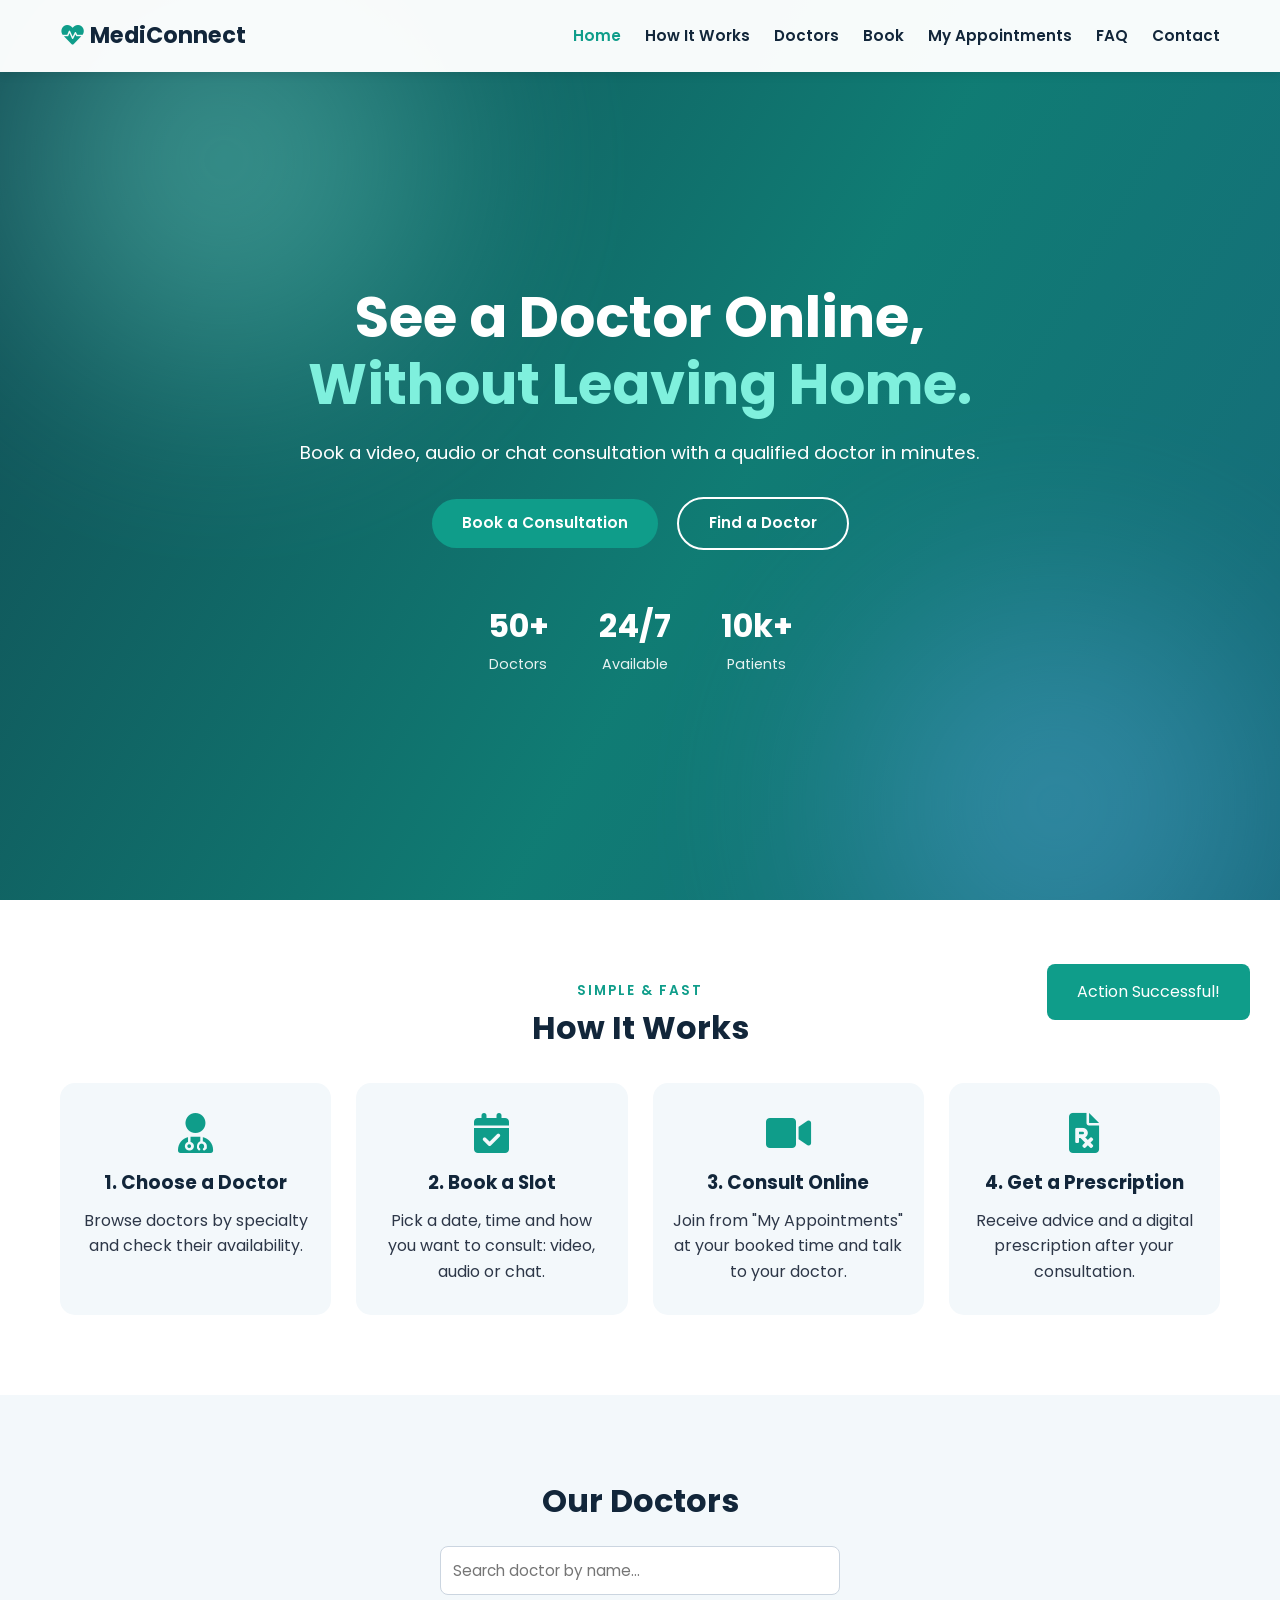
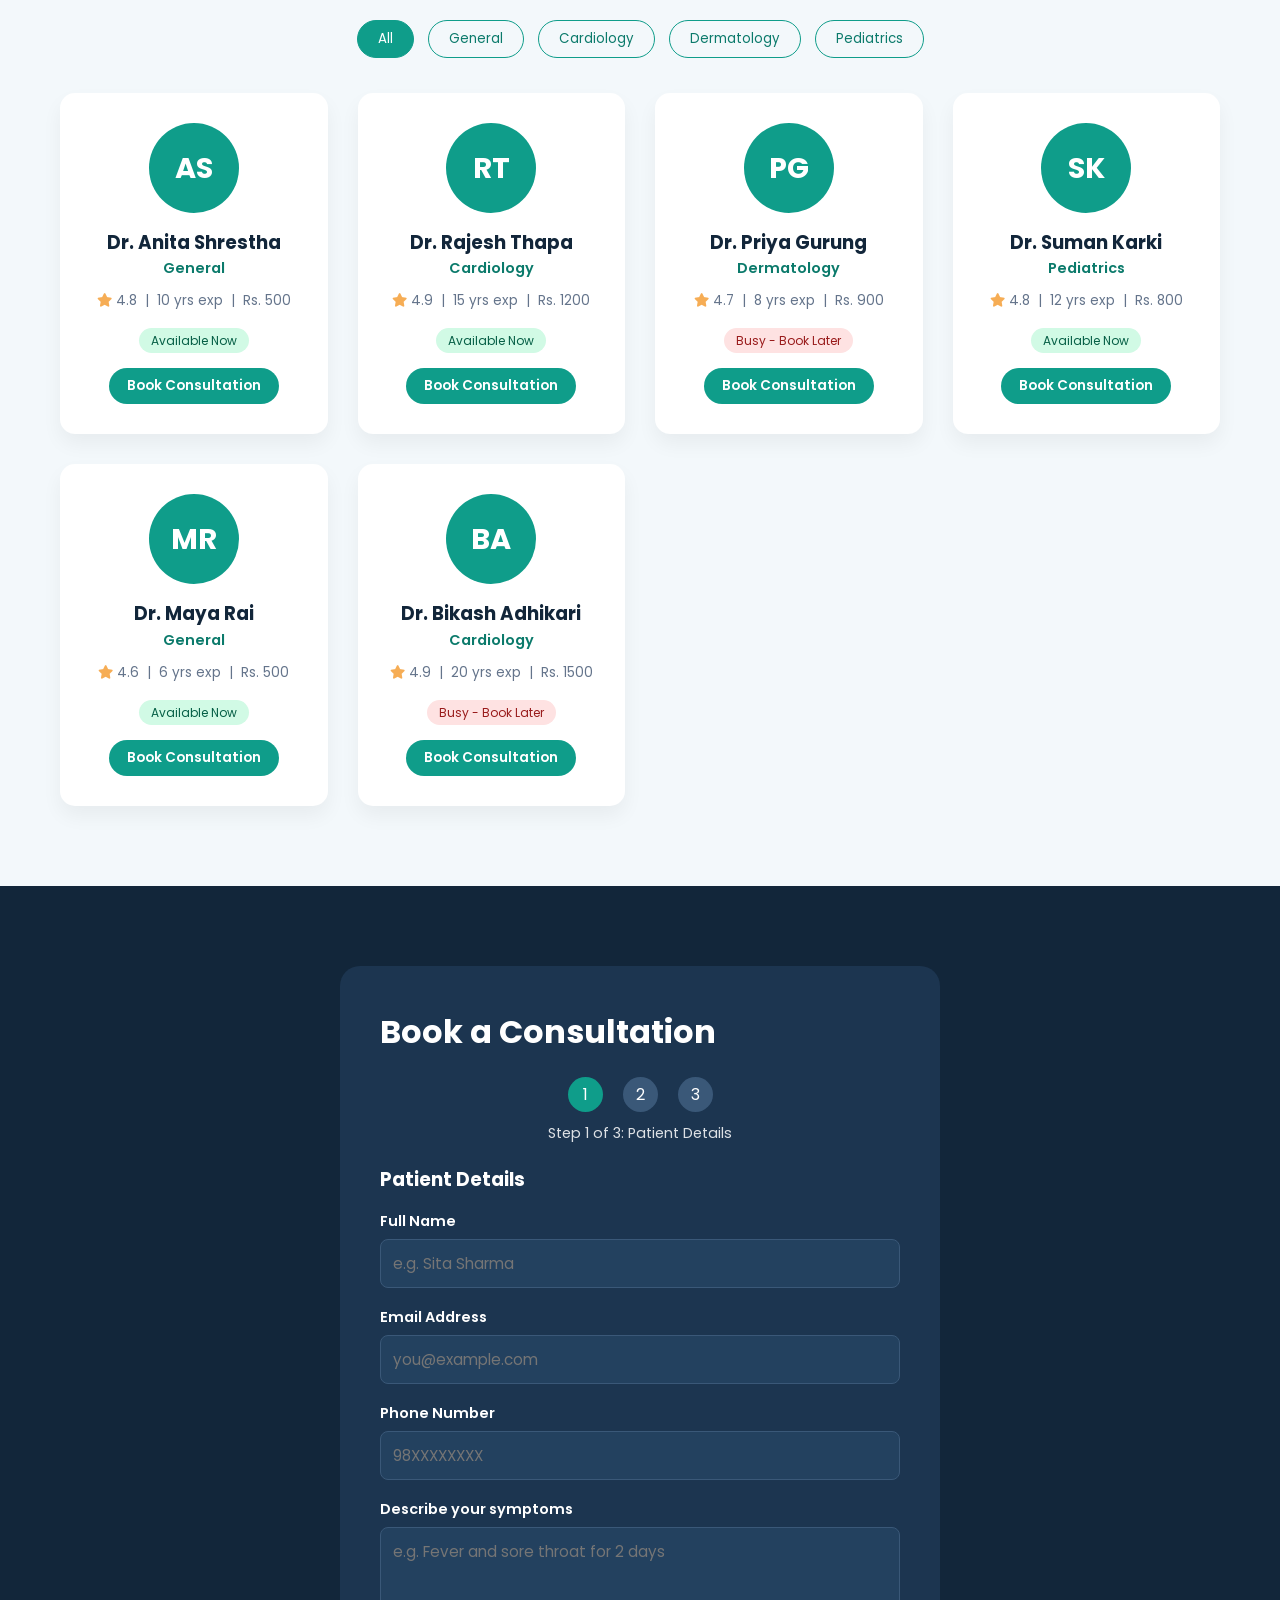
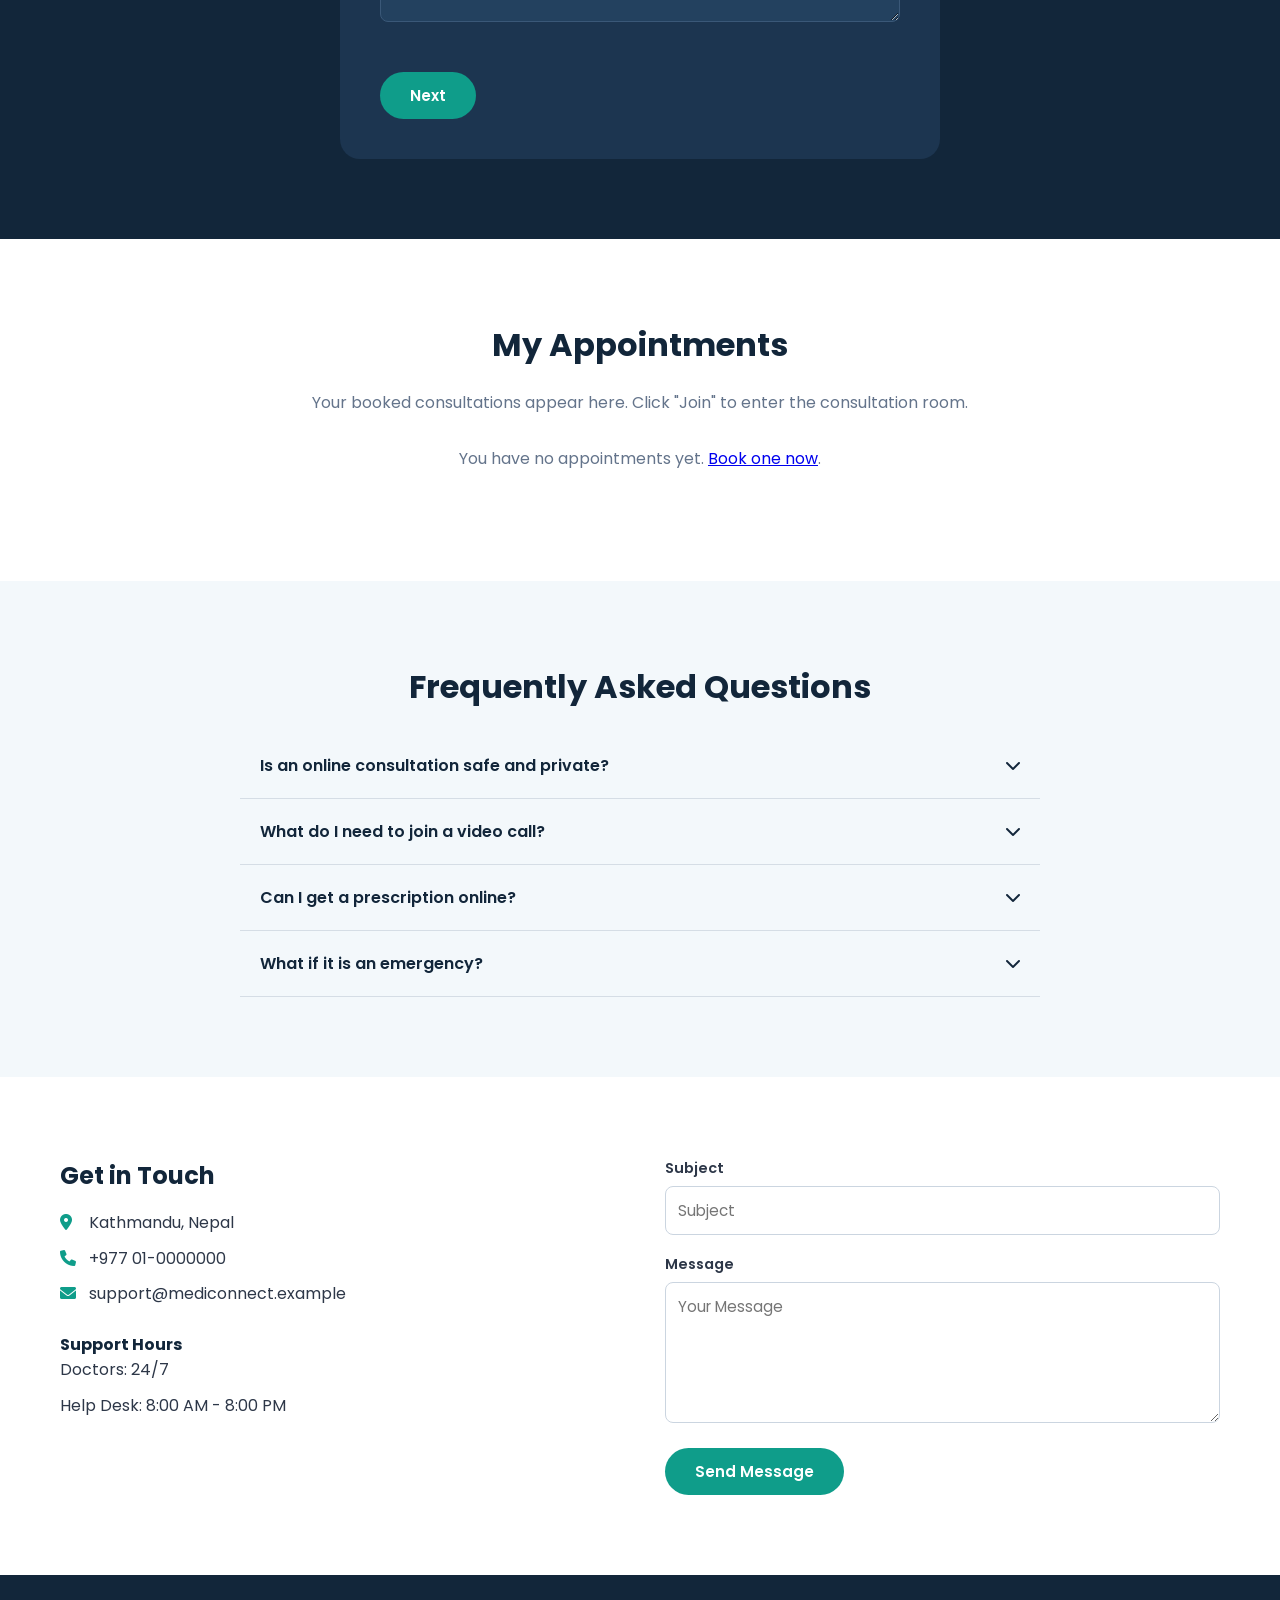
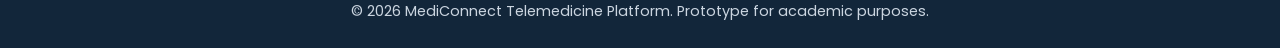
==== index.html @ bb23993c "Initial commit" ====
<!DOCTYPE html>
<html lang="en">
<head>
    <meta charset="UTF-8">
    <meta name="viewport" content="width=device-width, initial-scale=1.0">
    <meta name="description" content="MediConnect - consult qualified doctors online from home.">
    <title>MediConnect | Online Doctor Consultations</title>
    <link rel="stylesheet" href="style.css">
    <link rel="stylesheet" href="https://cdnjs.cloudflare.com/ajax/libs/font-awesome/6.0.0/css/all.min.css">
    <link href="https://fonts.googleapis.com/css2?family=Poppins:wght@300;400;600;700&display=swap" rel="stylesheet">
</head>
<body>

    <a href="#main" class="skip-link">Skip to main content</a>

    <nav class="navbar" aria-label="Main navigation">
        <div class="nav-container">
            <a href="#home" class="logo"><i class="fas fa-heart-pulse" aria-hidden="true"></i> MediConnect</a>
            <ul class="nav-links" id="nav-links">
                <li><a href="#home" class="active">Home</a></li>
                <li><a href="#how">How It Works</a></li>
                <li><a href="#doctors">Doctors</a></li>
                <li><a href="#book">Book</a></li>
                <li><a href="#appointments">My Appointments</a></li>
                <li><a href="#faq">FAQ</a></li>
                <li><a href="#contact">Contact</a></li>
            </ul>
            <button class="hamburger" id="hamburger" aria-label="Open menu" aria-expanded="false" aria-controls="nav-links">
                <i class="fas fa-bars" aria-hidden="true"></i>
            </button>
        </div>
    </nav>

    <header id="home" class="hero">
        <div class="hero-content">
            <h1>See a Doctor Online, <br><span>Without Leaving Home.</span></h1>
            <p>Book a video, audio or chat consultation with a qualified doctor in minutes.</p>
            <div class="hero-btns">
                <a href="#book" class="btn btn-primary">Book a Consultation</a>
                <a href="#doctors" class="btn btn-secondary">Find a Doctor</a>
            </div>
            <div class="hero-stats">
                <div><strong>50+</strong><span>Doctors</span></div>
                <div><strong>24/7</strong><span>Available</span></div>
                <div><strong>10k+</strong><span>Patients</span></div>
            </div>
        </div>
    </header>

    <main id="main">

        <section id="how" class="section">
            <div class="container">
                <span class="subtitle">Simple &amp; Fast</span>
                <h2 class="text-center">How It Works</h2>
                <div class="steps-grid">
                    <div class="step-card">
                        <i class="fas fa-user-doctor" aria-hidden="true"></i>
                        <h3>1. Choose a Doctor</h3>
                        <p>Browse doctors by specialty and check their availability.</p>
                    </div>
                    <div class="step-card">
                        <i class="fas fa-calendar-check" aria-hidden="true"></i>
                        <h3>2. Book a Slot</h3>
                        <p>Pick a date, time and how you want to consult: video, audio or chat.</p>
                    </div>
                    <div class="step-card">
                        <i class="fas fa-video" aria-hidden="true"></i>
                        <h3>3. Consult Online</h3>
                        <p>Join from "My Appointments" at your booked time and talk to your doctor.</p>
                    </div>
                    <div class="step-card">
                        <i class="fas fa-file-prescription" aria-hidden="true"></i>
                        <h3>4. Get a Prescription</h3>
                        <p>Receive advice and a digital prescription after your consultation.</p>
                    </div>
                </div>
            </div>
        </section>

        <section id="doctors" class="section bg-light">
            <div class="container">
                <div class="section-header">
                    <h2 class="text-center">Our Doctors</h2>
                    <label for="doctor-search" class="sr-only">Search doctors by name</label>
                    <input type="search" id="doctor-search" class="search-box" placeholder="Search doctor by name...">
                    <div class="filters" role="group" aria-label="Filter by specialty">
                        <button class="filter-btn active" data-filter="all" aria-pressed="true">All</button>
                        <button class="filter-btn" data-filter="General" aria-pressed="false">General</button>
                        <button class="filter-btn" data-filter="Cardiology" aria-pressed="false">Cardiology</button>
                        <button class="filter-btn" data-filter="Dermatology" aria-pressed="false">Dermatology</button>
                        <button class="filter-btn" data-filter="Pediatrics" aria-pressed="false">Pediatrics</button>
                    </div>
                </div>
                <div class="card-grid" id="doctor-container" aria-live="polite"></div>
            </div>
        </section>

        <section id="book" class="section bg-dark text-light">
            <div class="container">
                <div class="wizard-container">
                    <h2>Book a Consultation</h2>
                    <div class="steps-indicator" aria-hidden="true">
                        <span class="step active">1</span>
                        <span class="step">2</span>
                        <span class="step">3</span>
                    </div>
                    <p class="step-label" id="step-label" aria-live="polite">Step 1 of 3: Patient Details</p>
                    <form id="booking-form" novalidate>
                        <div class="form-step active" data-step="1">
                            <h3>Patient Details</h3>
                            <label for="name">Full Name</label>
                            <input type="text" id="name" placeholder="e.g. Sita Sharma" required>
                            <label for="email">Email Address</label>
                            <input type="email" id="email" placeholder="you@example.com" required>
                            <label for="phone">Phone Number</label>
                            <input type="tel" id="phone" placeholder="98XXXXXXXX" required>
                            <label for="symptoms">Describe your symptoms</label>
                            <textarea id="symptoms" rows="3" placeholder="e.g. Fever and sore throat for 2 days" required></textarea>
                            <p class="error-msg" id="error-1" role="alert"></p>
                            <button type="button" class="btn btn-primary next-step">Next</button>
                        </div>
                        <div class="form-step" data-step="2">
                            <h3>Consultation Details</h3>
                            <label for="doctor-select">Doctor</label>
                            <select id="doctor-select" required></select>
                            <label for="appt-date">Date</label>
                            <input type="date" id="appt-date" required>
                            <label for="appt-time">Time</label>
                            <select id="appt-time" required>
                                <option value="09:00 AM">09:00 AM</option>
                                <option value="11:00 AM">11:00 AM</option>
                                <option value="02:00 PM">02:00 PM</option>
                                <option value="04:00 PM">04:00 PM</option>
                                <option value="07:00 PM">07:00 PM</option>
                            </select>
                            <fieldset class="mode-group">
                                <legend>Consultation Type</legend>
                                <label class="mode-option"><input type="radio" name="mode" value="Video" checked> <i class="fas fa-video" aria-hidden="true"></i> Video</label>
                                <label class="mode-option"><input type="radio" name="mode" value="Audio"> <i class="fas fa-phone" aria-hidden="true"></i> Audio</label>
                                <label class="mode-option"><input type="radio" name="mode" value="Chat"> <i class="fas fa-comments" aria-hidden="true"></i> Chat</label>
                            </fieldset>
                            <p class="error-msg" id="error-2" role="alert"></p>
                            <div class="btn-group">
                                <button type="button" class="btn btn-secondary prev-step">Previous</button>
                                <button type="button" class="btn btn-primary next-step">Next</button>
                            </div>
                        </div>
                        <div class="form-step" data-step="3">
                            <h3>Confirm Appointment</h3>
                            <div id="summary" class="summary"></div>
                            <div class="btn-group">
                                <button type="button" class="btn btn-secondary prev-step">Previous</button>
                                <button type="submit" class="btn btn-primary">Confirm &amp; Book</button>
                            </div>
                        </div>
                    </form>
                </div>
            </div>
        </section>

        <section id="appointments" class="section">
            <div class="container">
                <h2 class="text-center">My Appointments</h2>
                <p class="text-center muted">Your booked consultations appear here. Click "Join" to enter the consultation room.</p>
                <div id="appointment-list" class="appointment-list"></div>
            </div>
        </section>

        <section id="faq" class="section bg-light">
            <div class="container">
                <h2 class="text-center">Frequently Asked Questions</h2>
                <div class="accordion">
                    <div class="accordion-item">
                        <button class="accordion-header" aria-expanded="false">Is an online consultation safe and private? <i class="fas fa-chevron-down" aria-hidden="true"></i></button>
                        <div class="accordion-content">
                            <p>Yes. Consultations are one-to-one between you and your doctor, and your details are kept confidential.</p>
                        </div>
                    </div>
                    <div class="accordion-item">
                        <button class="accordion-header" aria-expanded="false">What do I need to join a video call? <i class="fas fa-chevron-down" aria-hidden="true"></i></button>
                        <div class="accordion-content">
                            <p>A phone, tablet or computer with a camera, microphone and internet connection. No app download is needed.</p>
                        </div>
                    </div>
                    <div class="accordion-item">
                        <button class="accordion-header" aria-expanded="false">Can I get a prescription online? <i class="fas fa-chevron-down" aria-hidden="true"></i></button>
                        <div class="accordion-content">
                            <p>Yes. If needed, your doctor will send a digital prescription after the consultation.</p>
                        </div>
                    </div>
                    <div class="accordion-item">
                        <button class="accordion-header" aria-expanded="false">What if it is an emergency? <i class="fas fa-chevron-down" aria-hidden="true"></i></button>
                        <div class="accordion-content">
                            <p>Online consultations are not for emergencies. Please call your local emergency number or visit the nearest hospital.</p>
                        </div>
                    </div>
                </div>
            </div>
        </section>

        <section id="contact" class="section">
            <div class="container">
                <div class="contact-grid">
                    <div class="contact-info">
                        <h3>Get in Touch</h3>
                        <p><i class="fas fa-map-marker-alt" aria-hidden="true"></i> Kathmandu, Nepal</p>
                        <p><i class="fas fa-phone" aria-hidden="true"></i> +977 01-0000000</p>
                        <p><i class="fas fa-envelope" aria-hidden="true"></i> support@mediconnect.example</p>
                        <div class="opening-hours">
                            <h4>Support Hours</h4>
                            <p>Doctors: 24/7</p>
                            <p>Help Desk: 8:00 AM - 8:00 PM</p>
                        </div>
                    </div>
                    <form class="contact-form" id="contact-form" novalidate>
                        <label for="c-subject">Subject</label>
                        <input type="text" id="c-subject" placeholder="Subject" required>
                        <label for="c-message">Message</label>
                        <textarea id="c-message" placeholder="Your Message" rows="5" required></textarea>
                        <button type="submit" class="btn btn-primary">Send Message</button>
                    </form>
                </div>
            </div>
        </section>

    </main>

    <footer class="footer">
        <p>&copy; 2026 MediConnect Telemedicine Platform. Prototype for academic purposes.</p>
    </footer>

    <!-- Consultation Room (modal) -->
    <div class="modal" id="consult-modal" role="dialog" aria-modal="true" aria-labelledby="consult-title" hidden>
        <div class="modal-box">
            <div class="modal-header">
                <h3 id="consult-title">Consultation Room</h3>
                <button class="close-btn" id="close-modal" aria-label="Close consultation room"><i class="fas fa-xmark" aria-hidden="true"></i></button>
            </div>
            <div class="video-area" id="video-area">
                <i class="fas fa-user-doctor" aria-hidden="true"></i>
                <p id="call-status">Connecting to doctor...</p>
            </div>
            <div class="chat-box" id="chat-box" aria-live="polite"></div>
            <form class="chat-form" id="chat-form">
                <label for="chat-input" class="sr-only">Type a message</label>
                <input type="text" id="chat-input" placeholder="Type a message..." autocomplete="off">
                <button type="submit" class="btn btn-primary" aria-label="Send message"><i class="fas fa-paper-plane" aria-hidden="true"></i></button>
            </form>
            <button class="btn btn-danger end-call" id="end-call"><i class="fas fa-phone-slash" aria-hidden="true"></i> End Consultation</button>
        </div>
    </div>

    <div id="toast" class="toast" role="status" aria-live="polite">Action Successful!</div>

    <script src="script.js"></script>
</body>
</html>
---- style.css ----
:root {
    --primary: #0f9d8a;
    --primary-dark: #0b7a6b;
    --dark: #12263a;
    --light: #f3f8fb;
    --text: #2d3748;
    --white: #ffffff;
    --danger: #d64545;
    --transition: all 0.3s ease;
}

* {
    margin: 0;
    padding: 0;
    box-sizing: border-box;
}

html { scroll-behavior: smooth; scroll-padding-top: 80px; }

body {
    font-family: 'Poppins', sans-serif;
    line-height: 1.6;
    color: var(--text);
    background: var(--white);
}

h1, h2, h3, .logo { font-weight: 700; }
h2 { font-size: 2rem; margin-bottom: 20px; color: var(--dark); }
.text-light h2, .text-light h3 { color: var(--white); }

.container {
    max-width: 1200px;
    margin: 0 auto;
    padding: 0 20px;
}

.section { padding: 80px 0; }
.bg-light { background-color: var(--light); }
.bg-dark { background-color: var(--dark); }
.text-light { color: var(--white); }
.text-center { text-align: center; }
.muted { color: #64748b; margin-bottom: 30px; }

.subtitle {
    display: block;
    text-align: center;
    color: var(--primary);
    font-weight: 600;
    text-transform: uppercase;
    letter-spacing: 2px;
    font-size: 0.85rem;
}

/* Accessibility helpers */
.sr-only {
    position: absolute;
    width: 1px; height: 1px;
    overflow: hidden;
    clip: rect(0 0 0 0);
    white-space: nowrap;
}

.skip-link {
    position: absolute;
    left: -999px;
    top: 10px;
    background: var(--primary);
    color: white;
    padding: 10px 20px;
    z-index: 3000;
    border-radius: 8px;
}
.skip-link:focus { left: 10px; }

a:focus-visible, button:focus-visible, input:focus-visible, select:focus-visible, textarea:focus-visible {
    outline: 3px solid #f6ad55;
    outline-offset: 2px;
}

/* Navigation */
.navbar {
    position: fixed;
    top: 0;
    width: 100%;
    background: rgba(255, 255, 255, 0.97);
    padding: 18px 0;
    z-index: 1000;
    box-shadow: 0 2px 10px rgba(0,0,0,0.1);
}

.nav-container {
    display: flex;
    justify-content: space-between;
    align-items: center;
    max-width: 1200px;
    margin: 0 auto;
    padding: 0 20px;
}

.logo {
    font-size: 1.4rem;
    color: var(--dark);
    text-decoration: none;
}
.logo i { color: var(--primary); }

.nav-links {
    display: flex;
    list-style: none;
}

.nav-links li a {
    text-decoration: none;
    color: var(--dark);
    margin-left: 24px;
    font-weight: 600;
    font-size: 0.95rem;
    transition: var(--transition);
}

.nav-links li a:hover, .nav-links li a.active { color: var(--primary); }

.hamburger {
    display: none;
    cursor: pointer;
    font-size: 1.5rem;
    background: none;
    border: none;
    color: var(--dark);
}

/* Hero */
.hero {
    position: relative;
    overflow: hidden;
    isolation: isolate;
    min-height: 100vh;
    /* Layer 1: oversized colour overlay that slides to shift the tint.
       Layer 2: photo. Layer 3: fallback colour. */
    background:
        linear-gradient(120deg,
            rgba(18,38,58,0.82),
            rgba(15,157,138,0.72),
            rgba(37,99,160,0.72),
            rgba(11,122,107,0.75),
            rgba(18,38,58,0.82)) 0% 50% / 400% 400%,
        url('https://images.unsplash.com/photo-1576091160550-2173dba999ef?auto=format&fit=crop&w=1600') center/cover,
        var(--dark);
    animation: heroTint 20s ease-in-out infinite;
    display: flex;
    align-items: center;
    justify-content: center;
    text-align: center;
    color: var(--white);
    padding: 120px 20px 60px;
}

/* Soft drifting glows behind the text */
.hero::before,
.hero::after {
    content: "";
    position: absolute;
    z-index: -1;
    width: 55vmax;
    height: 55vmax;
    border-radius: 50%;
    filter: blur(80px);
    opacity: 0.45;
    pointer-events: none;
}
.hero::before {
    background: radial-gradient(circle, #7ff0dd, transparent 65%);
    top: -15vmax;
    left: -10vmax;
    animation: heroGlowA 18s ease-in-out infinite alternate;
}
.hero::after {
    background: radial-gradient(circle, #63b3ed, transparent 65%);
    bottom: -20vmax;
    right: -10vmax;
    animation: heroGlowB 22s ease-in-out infinite alternate;
}

@keyframes heroTint {
    0%   { background-position: 0% 50%, center, center; }
    50%  { background-position: 100% 50%, center, center; }
    100% { background-position: 0% 50%, center, center; }
}
@keyframes heroGlowA {
    from { transform: translate(0, 0) scale(1); }
    to   { transform: translate(25vw, 20vh) scale(1.2); }
}
@keyframes heroGlowB {
    from { transform: translate(0, 0) scale(1.1); }
    to   { transform: translate(-25vw, -15vh) scale(0.9); }
}

/* Water surface on cursor (canvas created by script.js) */
.hero-content { position: relative; z-index: 1; }

.hero-water {
    position: absolute;
    inset: 0;
    width: 100%;
    height: 100%;
    z-index: 0;
    pointer-events: none;
}

@media (prefers-reduced-motion: reduce) {
    .hero, .hero::before, .hero::after { animation: none; }
    .hero-water { display: none; }
}

.hero h1 { font-size: 3.5rem; line-height: 1.2; margin-bottom: 20px; }
.hero h1 span { color: #7ff0dd; }
.hero p { font-size: 1.15rem; margin-bottom: 30px; }

.hero-stats {
    display: flex;
    justify-content: center;
    gap: 50px;
    margin-top: 50px;
}
.hero-stats strong { display: block; font-size: 2rem; }
.hero-stats span { font-size: 0.9rem; opacity: 0.9; }

/* Buttons */
.btn {
    padding: 12px 30px;
    text-decoration: none;
    border-radius: 50px;
    display: inline-block;
    transition: var(--transition);
    cursor: pointer;
    border: none;
    font-weight: 600;
    font-family: inherit;
    font-size: 0.95rem;
}

.btn-primary { background: var(--primary); color: white; }
.btn-primary:hover { background: var(--primary-dark); transform: translateY(-3px); }

.btn-secondary { border: 2px solid var(--white); color: white; background: transparent; margin-left: 15px; }
.btn-secondary:hover { background: var(--white); color: var(--dark); }

.btn-outline { border: 2px solid var(--primary); color: var(--primary); background: transparent; }
.btn-outline:hover { background: var(--primary); color: white; }

.btn-danger { background: var(--danger); color: white; }
.btn-danger:hover { background: #b83232; }

.btn-sm { padding: 8px 18px; font-size: 0.85rem; }

.btn-group { display: flex; justify-content: space-between; gap: 10px; }
.btn-group .btn-secondary { margin-left: 0; }

/* How it works */
.steps-grid {
    display: grid;
    grid-template-columns: repeat(auto-fit, minmax(230px, 1fr));
    gap: 25px;
    margin-top: 30px;
}

.step-card {
    text-align: center;
    padding: 30px 20px;
    border-radius: 15px;
    background: var(--light);
    transition: var(--transition);
}
.step-card:hover { transform: translateY(-8px); box-shadow: 0 10px 20px rgba(0,0,0,0.08); }
.step-card i { font-size: 2.5rem; color: var(--primary); margin-bottom: 15px; }
.step-card h3 { margin-bottom: 10px; color: var(--dark); }

/* Doctors */
.search-box {
    display: block;
    max-width: 400px;
    margin: 0 auto 20px;
    background: var(--white) !important;
    color: var(--text) !important;
    border: 1px solid #cbd5e0 !important;
}

.filters { margin-bottom: 30px; text-align: center; }

.filter-btn {
    padding: 8px 20px;
    margin: 5px;
    border: 1px solid var(--primary);
    background: transparent;
    color: var(--primary-dark);
    cursor: pointer;
    border-radius: 20px;
    font-family: inherit;
    transition: var(--transition);
}
.filter-btn.active, .filter-btn:hover { background: var(--primary); color: white; }

.card-grid {
    display: grid;
    grid-template-columns: repeat(auto-fit, minmax(260px, 1fr));
    gap: 30px;
}

.doctor-card {
    background: var(--white);
    border-radius: 15px;
    padding: 30px 20px;
    text-align: center;
    box-shadow: 0 10px 20px rgba(0,0,0,0.05);
    transition: var(--transition);
}
.doctor-card:hover { transform: translateY(-10px); }

.avatar {
    width: 90px;
    height: 90px;
    border-radius: 50%;
    background: var(--primary);
    color: white;
    font-size: 1.8rem;
    font-weight: 700;
    display: flex;
    align-items: center;
    justify-content: center;
    margin: 0 auto 15px;
}

.doctor-card h3 { color: var(--dark); font-size: 1.15rem; }
.specialty { color: var(--primary-dark); font-weight: 600; font-size: 0.9rem; }
.doctor-meta { font-size: 0.85rem; color: #64748b; margin: 10px 0 15px; }
.doctor-meta i { color: #f6ad55; }

.badge {
    display: inline-block;
    font-size: 0.75rem;
    padding: 3px 12px;
    border-radius: 20px;
    margin-bottom: 15px;
}
.badge.online { background: #d1fae5; color: #065f46; }
.badge.offline { background: #fee2e2; color: #991b1b; }

.empty-msg { text-align: center; grid-column: 1 / -1; color: #64748b; }

/* Wizard */
.wizard-container {
    max-width: 600px;
    margin: 0 auto;
    background: #1c3550;
    padding: 40px;
    border-radius: 20px;
}

.form-step { display: none; }
.form-step.active { display: block; animation: fadeIn 0.5s; }
.form-step h3 { margin-bottom: 15px; }

label { display: block; font-size: 0.9rem; margin-bottom: 6px; font-weight: 600; }

input, select, textarea {
    width: 100%;
    padding: 12px;
    margin-bottom: 18px;
    border: 1px solid #3a5878;
    background: #23415f;
    color: white;
    border-radius: 8px;
    font-family: inherit;
    font-size: 0.95rem;
}

input.invalid, textarea.invalid, select.invalid { border-color: #ff7b7b; }
.error-msg { color: #ffb4b4; font-size: 0.9rem; min-height: 1em; margin-bottom: 10px; }

.mode-group { border: none; margin-bottom: 15px; }
.mode-group legend { font-weight: 600; font-size: 0.9rem; margin-bottom: 8px; }
.mode-option {
    display: inline-flex;
    align-items: center;
    gap: 8px;
    margin-right: 15px;
    font-weight: 400;
    cursor: pointer;
}
.mode-option input { width: auto; margin: 0; }

.steps-indicator { display: flex; justify-content: center; margin-bottom: 10px; }

.step {
    width: 35px;
    height: 35px;
    background: #3a5878;
    border-radius: 50%;
    display: flex;
    align-items: center;
    justify-content: center;
    margin: 0 10px;
}
.step.active { background: var(--primary); }
.step-label { text-align: center; font-size: 0.9rem; margin-bottom: 20px; opacity: 0.85; }

.summary {
    background: #23415f;
    padding: 20px;
    border-radius: 10px;
    margin-bottom: 20px;
}
.summary p { margin-bottom: 6px; }

/* Appointments */
.appointment-list { max-width: 800px; margin: 0 auto; }

.appointment-card {
    display: flex;
    justify-content: space-between;
    align-items: center;
    gap: 15px;
    background: var(--light);
    border-left: 5px solid var(--primary);
    border-radius: 10px;
    padding: 20px;
    margin-bottom: 15px;
}
.appointment-card h3 { font-size: 1.05rem; color: var(--dark); }
.appointment-card p { font-size: 0.9rem; color: #4a5568; }
.appointment-actions { display: flex; gap: 10px; flex-shrink: 0; }

/* Accordion */
.accordion { max-width: 800px; margin: 0 auto; }
.accordion-item { border-bottom: 1px solid #d5dde5; }

.accordion-header {
    width: 100%;
    padding: 20px;
    cursor: pointer;
    font-weight: 600;
    display: flex;
    justify-content: space-between;
    align-items: center;
    background: none;
    border: none;
    font-family: inherit;
    font-size: 1rem;
    text-align: left;
    color: var(--dark);
}
.accordion-header i { transition: var(--transition); }
.accordion-header[aria-expanded="true"] i { transform: rotate(180deg); }

.accordion-content {
    max-height: 0;
    overflow: hidden;
    transition: max-height 0.3s ease;
    padding: 0 20px;
}
.accordion-content p { padding-bottom: 20px; }

/* Contact */
.contact-grid {
    display: grid;
    grid-template-columns: 1fr 1fr;
    gap: 50px;
}
.contact-info h3 { color: var(--dark); margin-bottom: 15px; font-size: 1.5rem; }
.contact-info p { margin-bottom: 10px; }
.contact-info i { color: var(--primary); width: 25px; }
.opening-hours { margin-top: 25px; }
.opening-hours h4 { color: var(--dark); }

.contact-form input, .contact-form textarea {
    background: var(--white);
    color: var(--text);
    border: 1px solid #cbd5e0;
}
.contact-form input.invalid, .contact-form textarea.invalid { border-color: var(--danger); }

/* Footer */
.footer {
    background: var(--dark);
    color: #cbd5e0;
    text-align: center;
    padding: 25px 20px;
    font-size: 0.9rem;
}

/* Modal (consultation room) */
.modal {
    position: fixed;
    inset: 0;
    background: rgba(0,0,0,0.7);
    display: flex;
    align-items: center;
    justify-content: center;
    z-index: 2500;
    padding: 16px;
}
.modal[hidden] { display: none; }

.modal-box {
    background: var(--white);
    border-radius: 15px;
    width: 100%;
    max-width: 550px;
    max-height: 95vh;
    overflow-y: auto;
    padding: 20px;
    animation: fadeIn 0.3s;
}

.modal-header { display: flex; justify-content: space-between; align-items: center; margin-bottom: 15px; }
.modal-header h3 { color: var(--dark); }
.close-btn { background: none; border: none; font-size: 1.4rem; cursor: pointer; color: var(--dark); }

.video-area {
    background: var(--dark);
    color: white;
    border-radius: 10px;
    height: 200px;
    display: flex;
    flex-direction: column;
    align-items: center;
    justify-content: center;
    margin-bottom: 15px;
}
.video-area i { font-size: 4rem; color: #7ff0dd; margin-bottom: 10px; }

.chat-box {
    height: 160px;
    overflow-y: auto;
    background: var(--light);
    border-radius: 10px;
    padding: 10px;
    margin-bottom: 10px;
}

.msg {
    padding: 8px 14px;
    border-radius: 15px;
    margin-bottom: 8px;
    max-width: 80%;
    font-size: 0.9rem;
    width: fit-content;
}
.msg.doctor { background: #d1fae5; }
.msg.patient { background: var(--primary); color: white; margin-left: auto; }

.chat-form { display: flex; gap: 10px; }
.chat-form input {
    margin: 0;
    background: var(--white);
    color: var(--text);
    border: 1px solid #cbd5e0;
}
.chat-form .btn { padding: 10px 18px; }
.end-call { width: 100%; margin-top: 15px; }

/* Toast */
.toast {
    position: fixed;
    bottom: 30px;
    right: 30px;
    background: var(--primary);
    color: white;
    padding: 15px 30px;
    border-radius: 8px;
    transform: translateY(150px);
    transition: var(--transition);
    z-index: 3000;
}
.toast.show { transform: translateY(0); }
.toast.error { background: var(--danger); }

@keyframes fadeIn {
    from { opacity: 0; transform: translateY(10px); }
    to { opacity: 1; transform: translateY(0); }
}

/* Responsive */
@media (max-width: 900px) {
    .nav-links {
        display: none;
        flex-direction: column;
        position: absolute;
        top: 66px;
        left: 0;
        width: 100%;
        background: white;
        padding: 20px;
        text-align: center;
        box-shadow: 0 5px 10px rgba(0,0,0,0.1);
    }
    .nav-links.active { display: flex; }
    .nav-links li a { margin: 0; display: block; padding: 10px 0; }
    .hamburger { display: block; }
}

@media (max-width: 768px) {
    .section { padding: 60px 0; }
    .hero h1 { font-size: 2.2rem; }
    .hero-stats { gap: 25px; }
    .hero-btns .btn { display: block; margin: 10px auto; max-width: 260px; }
    .contact-grid { grid-template-columns: 1fr; gap: 30px; }
    .wizard-container { padding: 25px 18px; }
    .appointment-card { flex-direction: column; align-items: flex-start; }
    .toast { left: 16px; right: 16px; bottom: 16px; text-align: center; }
}
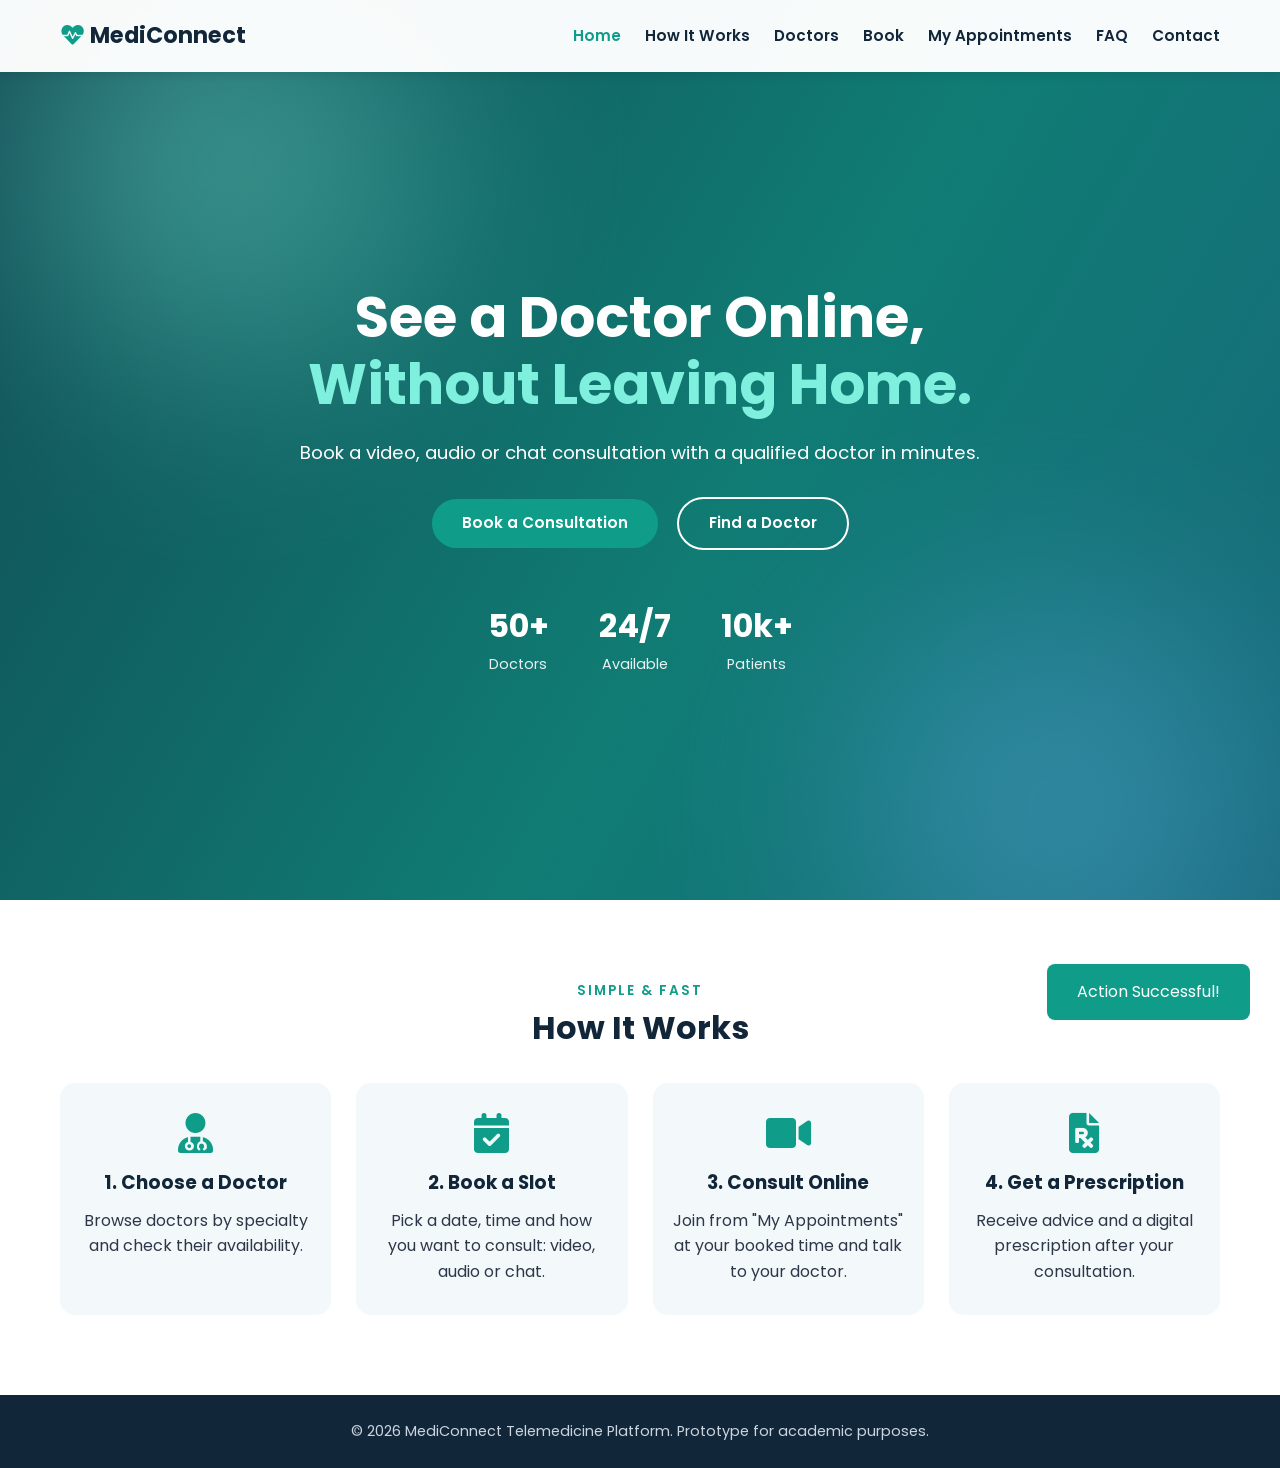
==== commit 32942fba: "added pages" ====
--- a/index.html
+++ b/index.html
@@ -5,7 +5,8 @@
     <meta name="viewport" content="width=device-width, initial-scale=1.0">
     <meta name="description" content="MediConnect - consult qualified doctors online from home.">
     <title>MediConnect | Online Doctor Consultations</title>
-    <link rel="stylesheet" href="style.css">
+    <link rel="stylesheet" href="css/base.css">
+    <link rel="stylesheet" href="css/home.css">
     <link rel="stylesheet" href="https://cdnjs.cloudflare.com/ajax/libs/font-awesome/6.0.0/css/all.min.css">
     <link href="https://fonts.googleapis.com/css2?family=Poppins:wght@300;400;600;700&display=swap" rel="stylesheet">
 </head>
@@ -15,15 +16,15 @@
 
     <nav class="navbar" aria-label="Main navigation">
         <div class="nav-container">
-            <a href="#home" class="logo"><i class="fas fa-heart-pulse" aria-hidden="true"></i> MediConnect</a>
+            <a href="index.html" class="logo"><i class="fas fa-heart-pulse" aria-hidden="true"></i> MediConnect</a>
             <ul class="nav-links" id="nav-links">
-                <li><a href="#home" class="active">Home</a></li>
-                <li><a href="#how">How It Works</a></li>
-                <li><a href="#doctors">Doctors</a></li>
-                <li><a href="#book">Book</a></li>
-                <li><a href="#appointments">My Appointments</a></li>
-                <li><a href="#faq">FAQ</a></li>
-                <li><a href="#contact">Contact</a></li>
+                <li><a href="index.html" class="active">Home</a></li>
+                <li><a href="index.html#how">How It Works</a></li>
+                <li><a href="doctors.html">Doctors</a></li>
+                <li><a href="book.html">Book</a></li>
+                <li><a href="appointments.html">My Appointments</a></li>
+                <li><a href="faq.html">FAQ</a></li>
+                <li><a href="contact.html">Contact</a></li>
             </ul>
             <button class="hamburger" id="hamburger" aria-label="Open menu" aria-expanded="false" aria-controls="nav-links">
                 <i class="fas fa-bars" aria-hidden="true"></i>
@@ -36,8 +37,8 @@
             <h1>See a Doctor Online, <br><span>Without Leaving Home.</span></h1>
             <p>Book a video, audio or chat consultation with a qualified doctor in minutes.</p>
             <div class="hero-btns">
-                <a href="#book" class="btn btn-primary">Book a Consultation</a>
-                <a href="#doctors" class="btn btn-secondary">Find a Doctor</a>
+                <a href="book.html" class="btn btn-primary">Book a Consultation</a>
+                <a href="doctors.html" class="btn btn-secondary">Find a Doctor</a>
             </div>
             <div class="hero-stats">
                 <div><strong>50+</strong><span>Doctors</span></div>
@@ -78,181 +79,15 @@
             </div>
         </section>
 
-        <section id="doctors" class="section bg-light">
-            <div class="container">
-                <div class="section-header">
-                    <h2 class="text-center">Our Doctors</h2>
-                    <label for="doctor-search" class="sr-only">Search doctors by name</label>
-                    <input type="search" id="doctor-search" class="search-box" placeholder="Search doctor by name...">
-                    <div class="filters" role="group" aria-label="Filter by specialty">
-                        <button class="filter-btn active" data-filter="all" aria-pressed="true">All</button>
-                        <button class="filter-btn" data-filter="General" aria-pressed="false">General</button>
-                        <button class="filter-btn" data-filter="Cardiology" aria-pressed="false">Cardiology</button>
-                        <button class="filter-btn" data-filter="Dermatology" aria-pressed="false">Dermatology</button>
-                        <button class="filter-btn" data-filter="Pediatrics" aria-pressed="false">Pediatrics</button>
-                    </div>
-                </div>
-                <div class="card-grid" id="doctor-container" aria-live="polite"></div>
-            </div>
-        </section>
-
-        <section id="book" class="section bg-dark text-light">
-            <div class="container">
-                <div class="wizard-container">
-                    <h2>Book a Consultation</h2>
-                    <div class="steps-indicator" aria-hidden="true">
-                        <span class="step active">1</span>
-                        <span class="step">2</span>
-                        <span class="step">3</span>
-                    </div>
-                    <p class="step-label" id="step-label" aria-live="polite">Step 1 of 3: Patient Details</p>
-                    <form id="booking-form" novalidate>
-                        <div class="form-step active" data-step="1">
-                            <h3>Patient Details</h3>
-                            <label for="name">Full Name</label>
-                            <input type="text" id="name" placeholder="e.g. Sita Sharma" required>
-                            <label for="email">Email Address</label>
-                            <input type="email" id="email" placeholder="you@example.com" required>
-                            <label for="phone">Phone Number</label>
-                            <input type="tel" id="phone" placeholder="98XXXXXXXX" required>
-                            <label for="symptoms">Describe your symptoms</label>
-                            <textarea id="symptoms" rows="3" placeholder="e.g. Fever and sore throat for 2 days" required></textarea>
-                            <p class="error-msg" id="error-1" role="alert"></p>
-                            <button type="button" class="btn btn-primary next-step">Next</button>
-                        </div>
-                        <div class="form-step" data-step="2">
-                            <h3>Consultation Details</h3>
-                            <label for="doctor-select">Doctor</label>
-                            <select id="doctor-select" required></select>
-                            <label for="appt-date">Date</label>
-                            <input type="date" id="appt-date" required>
-                            <label for="appt-time">Time</label>
-                            <select id="appt-time" required>
-                                <option value="09:00 AM">09:00 AM</option>
-                                <option value="11:00 AM">11:00 AM</option>
-                                <option value="02:00 PM">02:00 PM</option>
-                                <option value="04:00 PM">04:00 PM</option>
-                                <option value="07:00 PM">07:00 PM</option>
-                            </select>
-                            <fieldset class="mode-group">
-                                <legend>Consultation Type</legend>
-                                <label class="mode-option"><input type="radio" name="mode" value="Video" checked> <i class="fas fa-video" aria-hidden="true"></i> Video</label>
-                                <label class="mode-option"><input type="radio" name="mode" value="Audio"> <i class="fas fa-phone" aria-hidden="true"></i> Audio</label>
-                                <label class="mode-option"><input type="radio" name="mode" value="Chat"> <i class="fas fa-comments" aria-hidden="true"></i> Chat</label>
-                            </fieldset>
-                            <p class="error-msg" id="error-2" role="alert"></p>
-                            <div class="btn-group">
-                                <button type="button" class="btn btn-secondary prev-step">Previous</button>
-                                <button type="button" class="btn btn-primary next-step">Next</button>
-                            </div>
-                        </div>
-                        <div class="form-step" data-step="3">
-                            <h3>Confirm Appointment</h3>
-                            <div id="summary" class="summary"></div>
-                            <div class="btn-group">
-                                <button type="button" class="btn btn-secondary prev-step">Previous</button>
-                                <button type="submit" class="btn btn-primary">Confirm &amp; Book</button>
-                            </div>
-                        </div>
-                    </form>
-                </div>
-            </div>
-        </section>
-
-        <section id="appointments" class="section">
-            <div class="container">
-                <h2 class="text-center">My Appointments</h2>
-                <p class="text-center muted">Your booked consultations appear here. Click "Join" to enter the consultation room.</p>
-                <div id="appointment-list" class="appointment-list"></div>
-            </div>
-        </section>
-
-        <section id="faq" class="section bg-light">
-            <div class="container">
-                <h2 class="text-center">Frequently Asked Questions</h2>
-                <div class="accordion">
-                    <div class="accordion-item">
-                        <button class="accordion-header" aria-expanded="false">Is an online consultation safe and private? <i class="fas fa-chevron-down" aria-hidden="true"></i></button>
-                        <div class="accordion-content">
-                            <p>Yes. Consultations are one-to-one between you and your doctor, and your details are kept confidential.</p>
-                        </div>
-                    </div>
-                    <div class="accordion-item">
-                        <button class="accordion-header" aria-expanded="false">What do I need to join a video call? <i class="fas fa-chevron-down" aria-hidden="true"></i></button>
-                        <div class="accordion-content">
-                            <p>A phone, tablet or computer with a camera, microphone and internet connection. No app download is needed.</p>
-                        </div>
-                    </div>
-                    <div class="accordion-item">
-                        <button class="accordion-header" aria-expanded="false">Can I get a prescription online? <i class="fas fa-chevron-down" aria-hidden="true"></i></button>
-                        <div class="accordion-content">
-                            <p>Yes. If needed, your doctor will send a digital prescription after the consultation.</p>
-                        </div>
-                    </div>
-                    <div class="accordion-item">
-                        <button class="accordion-header" aria-expanded="false">What if it is an emergency? <i class="fas fa-chevron-down" aria-hidden="true"></i></button>
-                        <div class="accordion-content">
-                            <p>Online consultations are not for emergencies. Please call your local emergency number or visit the nearest hospital.</p>
-                        </div>
-                    </div>
-                </div>
-            </div>
-        </section>
-
-        <section id="contact" class="section">
-            <div class="container">
-                <div class="contact-grid">
-                    <div class="contact-info">
-                        <h3>Get in Touch</h3>
-                        <p><i class="fas fa-map-marker-alt" aria-hidden="true"></i> Kathmandu, Nepal</p>
-                        <p><i class="fas fa-phone" aria-hidden="true"></i> +977 01-0000000</p>
-                        <p><i class="fas fa-envelope" aria-hidden="true"></i> support@mediconnect.example</p>
-                        <div class="opening-hours">
-                            <h4>Support Hours</h4>
-                            <p>Doctors: 24/7</p>
-                            <p>Help Desk: 8:00 AM - 8:00 PM</p>
-                        </div>
-                    </div>
-                    <form class="contact-form" id="contact-form" novalidate>
-                        <label for="c-subject">Subject</label>
-                        <input type="text" id="c-subject" placeholder="Subject" required>
-                        <label for="c-message">Message</label>
-                        <textarea id="c-message" placeholder="Your Message" rows="5" required></textarea>
-                        <button type="submit" class="btn btn-primary">Send Message</button>
-                    </form>
-                </div>
-            </div>
-        </section>
-
     </main>
 
     <footer class="footer">
         <p>&copy; 2026 MediConnect Telemedicine Platform. Prototype for academic purposes.</p>
     </footer>
 
-    <!-- Consultation Room (modal) -->
-    <div class="modal" id="consult-modal" role="dialog" aria-modal="true" aria-labelledby="consult-title" hidden>
-        <div class="modal-box">
-            <div class="modal-header">
-                <h3 id="consult-title">Consultation Room</h3>
-                <button class="close-btn" id="close-modal" aria-label="Close consultation room"><i class="fas fa-xmark" aria-hidden="true"></i></button>
-            </div>
-            <div class="video-area" id="video-area">
-                <i class="fas fa-user-doctor" aria-hidden="true"></i>
-                <p id="call-status">Connecting to doctor...</p>
-            </div>
-            <div class="chat-box" id="chat-box" aria-live="polite"></div>
-            <form class="chat-form" id="chat-form">
-                <label for="chat-input" class="sr-only">Type a message</label>
-                <input type="text" id="chat-input" placeholder="Type a message..." autocomplete="off">
-                <button type="submit" class="btn btn-primary" aria-label="Send message"><i class="fas fa-paper-plane" aria-hidden="true"></i></button>
-            </form>
-            <button class="btn btn-danger end-call" id="end-call"><i class="fas fa-phone-slash" aria-hidden="true"></i> End Consultation</button>
-        </div>
-    </div>
-
     <div id="toast" class="toast" role="status" aria-live="polite">Action Successful!</div>
 
-    <script src="script.js"></script>
+    <script src="js/common.js"></script>
+    <script src="js/home.js"></script>
 </body>
 </html>
--- a/css/base.css
+++ b/css/base.css
@@ -0,0 +1,236 @@
+:root {
+    --primary: #0f9d8a;
+    --primary-dark: #0b7a6b;
+    --dark: #12263a;
+    --light: #f3f8fb;
+    --text: #2d3748;
+    --white: #ffffff;
+    --danger: #d64545;
+    --transition: all 0.3s ease;
+}
+
+* {
+    margin: 0;
+    padding: 0;
+    box-sizing: border-box;
+}
+
+html { scroll-behavior: smooth; scroll-padding-top: 80px; }
+
+body {
+    font-family: 'Poppins', sans-serif;
+    line-height: 1.6;
+    color: var(--text);
+    background: var(--white);
+}
+
+h1, h2, h3, .logo { font-weight: 700; }
+h2 { font-size: 2rem; margin-bottom: 20px; color: var(--dark); }
+.text-light h2, .text-light h3 { color: var(--white); }
+
+.container {
+    max-width: 1200px;
+    margin: 0 auto;
+    padding: 0 20px;
+}
+
+.section { padding: 80px 0; }
+.bg-light { background-color: var(--light); }
+.bg-dark { background-color: var(--dark); }
+.text-light { color: var(--white); }
+.text-center { text-align: center; }
+.muted { color: #64748b; margin-bottom: 30px; }
+
+.subtitle {
+    display: block;
+    text-align: center;
+    color: var(--primary);
+    font-weight: 600;
+    text-transform: uppercase;
+    letter-spacing: 2px;
+    font-size: 0.85rem;
+}
+
+/* Accessibility helpers */
+.sr-only {
+    position: absolute;
+    width: 1px; height: 1px;
+    overflow: hidden;
+    clip: rect(0 0 0 0);
+    white-space: nowrap;
+}
+
+.skip-link {
+    position: absolute;
+    left: -999px;
+    top: 10px;
+    background: var(--primary);
+    color: white;
+    padding: 10px 20px;
+    z-index: 3000;
+    border-radius: 8px;
+}
+.skip-link:focus { left: 10px; }
+
+a:focus-visible, button:focus-visible, input:focus-visible, select:focus-visible, textarea:focus-visible {
+    outline: 3px solid #f6ad55;
+    outline-offset: 2px;
+}
+
+/* Navigation */
+.navbar {
+    position: fixed;
+    top: 0;
+    width: 100%;
+    background: rgba(255, 255, 255, 0.97);
+    padding: 18px 0;
+    z-index: 1000;
+    box-shadow: 0 2px 10px rgba(0,0,0,0.1);
+}
+
+.nav-container {
+    display: flex;
+    justify-content: space-between;
+    align-items: center;
+    max-width: 1200px;
+    margin: 0 auto;
+    padding: 0 20px;
+}
+
+.logo {
+    font-size: 1.4rem;
+    color: var(--dark);
+    text-decoration: none;
+}
+.logo i { color: var(--primary); }
+
+.nav-links {
+    display: flex;
+    list-style: none;
+}
+
+.nav-links li a {
+    text-decoration: none;
+    color: var(--dark);
+    margin-left: 24px;
+    font-weight: 600;
+    font-size: 0.95rem;
+    transition: var(--transition);
+}
+
+.nav-links li a:hover, .nav-links li a.active { color: var(--primary); }
+
+.hamburger {
+    display: none;
+    cursor: pointer;
+    font-size: 1.5rem;
+    background: none;
+    border: none;
+    color: var(--dark);
+}
+
+/* Buttons */
+.btn {
+    padding: 12px 30px;
+    text-decoration: none;
+    border-radius: 50px;
+    display: inline-block;
+    transition: var(--transition);
+    cursor: pointer;
+    border: none;
+    font-weight: 600;
+    font-family: inherit;
+    font-size: 0.95rem;
+}
+
+.btn-primary { background: var(--primary); color: white; }
+.btn-primary:hover { background: var(--primary-dark); transform: translateY(-3px); }
+
+.btn-secondary { border: 2px solid var(--white); color: white; background: transparent; margin-left: 15px; }
+.btn-secondary:hover { background: var(--white); color: var(--dark); }
+
+.btn-outline { border: 2px solid var(--primary); color: var(--primary); background: transparent; }
+.btn-outline:hover { background: var(--primary); color: white; }
+
+.btn-danger { background: var(--danger); color: white; }
+.btn-danger:hover { background: #b83232; }
+
+.btn-sm { padding: 8px 18px; font-size: 0.85rem; }
+
+.btn-group { display: flex; justify-content: space-between; gap: 10px; }
+.btn-group .btn-secondary { margin-left: 0; }
+
+label { display: block; font-size: 0.9rem; margin-bottom: 6px; font-weight: 600; }
+
+input, select, textarea {
+    width: 100%;
+    padding: 12px;
+    margin-bottom: 18px;
+    border: 1px solid #3a5878;
+    background: #23415f;
+    color: white;
+    border-radius: 8px;
+    font-family: inherit;
+    font-size: 0.95rem;
+}
+
+input.invalid, textarea.invalid, select.invalid { border-color: #ff7b7b; }
+.error-msg { color: #ffb4b4; font-size: 0.9rem; min-height: 1em; margin-bottom: 10px; }
+
+/* Footer */
+.footer {
+    background: var(--dark);
+    color: #cbd5e0;
+    text-align: center;
+    padding: 25px 20px;
+    font-size: 0.9rem;
+}
+
+/* Toast */
+.toast {
+    position: fixed;
+    bottom: 30px;
+    right: 30px;
+    background: var(--primary);
+    color: white;
+    padding: 15px 30px;
+    border-radius: 8px;
+    transform: translateY(150px);
+    transition: var(--transition);
+    z-index: 3000;
+}
+.toast.show { transform: translateY(0); }
+.toast.error { background: var(--danger); }
+
+@keyframes fadeIn {
+    from { opacity: 0; transform: translateY(10px); }
+    to { opacity: 1; transform: translateY(0); }
+}
+
+/* Space below the fixed navbar on pages that have no hero */
+.page-top { padding-top: 140px; }
+
+/* Responsive */
+@media (max-width: 900px) {
+    .nav-links {
+        display: none;
+        flex-direction: column;
+        position: absolute;
+        top: 66px;
+        left: 0;
+        width: 100%;
+        background: white;
+        padding: 20px;
+        text-align: center;
+        box-shadow: 0 5px 10px rgba(0,0,0,0.1);
+    }
+    .nav-links.active { display: flex; }
+    .nav-links li a { margin: 0; display: block; padding: 10px 0; }
+    .hamburger { display: block; }
+}
+
+@media (max-width: 768px) {
+    .section { padding: 60px 0; }
+    .page-top { padding-top: 110px; }
+    .toast { left: 16px; right: 16px; bottom: 16px; text-align: center; }
+}
--- a/css/home.css
+++ b/css/home.css
@@ -0,0 +1,120 @@
+/* Hero */
+.hero {
+    position: relative;
+    overflow: hidden;
+    isolation: isolate;
+    min-height: 100vh;
+    /* Layer 1: oversized colour overlay that slides to shift the tint.
+       Layer 2: photo. Layer 3: fallback colour. */
+    background:
+        linear-gradient(120deg,
+            rgba(18,38,58,0.82),
+            rgba(15,157,138,0.72),
+            rgba(37,99,160,0.72),
+            rgba(11,122,107,0.75),
+            rgba(18,38,58,0.82)) 0% 50% / 400% 400%,
+        url('https://images.unsplash.com/photo-1576091160550-2173dba999ef?auto=format&fit=crop&w=1600') center/cover,
+        var(--dark);
+    animation: heroTint 20s ease-in-out infinite;
+    display: flex;
+    align-items: center;
+    justify-content: center;
+    text-align: center;
+    color: var(--white);
+    padding: 120px 20px 60px;
+}
+
+/* Soft drifting glows behind the text */
+.hero::before,
+.hero::after {
+    content: "";
+    position: absolute;
+    z-index: -1;
+    width: 55vmax;
+    height: 55vmax;
+    border-radius: 50%;
+    filter: blur(80px);
+    opacity: 0.45;
+    pointer-events: none;
+}
+.hero::before {
+    background: radial-gradient(circle, #7ff0dd, transparent 65%);
+    top: -15vmax;
+    left: -10vmax;
+    animation: heroGlowA 18s ease-in-out infinite alternate;
+}
+.hero::after {
+    background: radial-gradient(circle, #63b3ed, transparent 65%);
+    bottom: -20vmax;
+    right: -10vmax;
+    animation: heroGlowB 22s ease-in-out infinite alternate;
+}
+
+@keyframes heroTint {
+    0%   { background-position: 0% 50%, center, center; }
+    50%  { background-position: 100% 50%, center, center; }
+    100% { background-position: 0% 50%, center, center; }
+}
+@keyframes heroGlowA {
+    from { transform: translate(0, 0) scale(1); }
+    to   { transform: translate(25vw, 20vh) scale(1.2); }
+}
+@keyframes heroGlowB {
+    from { transform: translate(0, 0) scale(1.1); }
+    to   { transform: translate(-25vw, -15vh) scale(0.9); }
+}
+
+/* Water surface on cursor (canvas created by script.js) */
+.hero-content { position: relative; z-index: 1; }
+
+.hero-water {
+    position: absolute;
+    inset: 0;
+    width: 100%;
+    height: 100%;
+    z-index: 0;
+    pointer-events: none;
+}
+
+@media (prefers-reduced-motion: reduce) {
+    .hero, .hero::before, .hero::after { animation: none; }
+    .hero-water { display: none; }
+}
+
+.hero h1 { font-size: 3.5rem; line-height: 1.2; margin-bottom: 20px; }
+.hero h1 span { color: #7ff0dd; }
+.hero p { font-size: 1.15rem; margin-bottom: 30px; }
+
+.hero-stats {
+    display: flex;
+    justify-content: center;
+    gap: 50px;
+    margin-top: 50px;
+}
+.hero-stats strong { display: block; font-size: 2rem; }
+.hero-stats span { font-size: 0.9rem; opacity: 0.9; }
+
+/* How it works */
+.steps-grid {
+    display: grid;
+    grid-template-columns: repeat(auto-fit, minmax(230px, 1fr));
+    gap: 25px;
+    margin-top: 30px;
+}
+
+.step-card {
+    text-align: center;
+    padding: 30px 20px;
+    border-radius: 15px;
+    background: var(--light);
+    transition: var(--transition);
+}
+.step-card:hover { transform: translateY(-8px); box-shadow: 0 10px 20px rgba(0,0,0,0.08); }
+.step-card i { font-size: 2.5rem; color: var(--primary); margin-bottom: 15px; }
+.step-card h3 { margin-bottom: 10px; color: var(--dark); }
+
+@media (max-width: 768px) {
+    .hero h1 { font-size: 2.2rem; }
+    .hero-stats { gap: 25px; }
+    .hero-btns .btn { display: block; margin: 10px auto; max-width: 260px; }
+}
